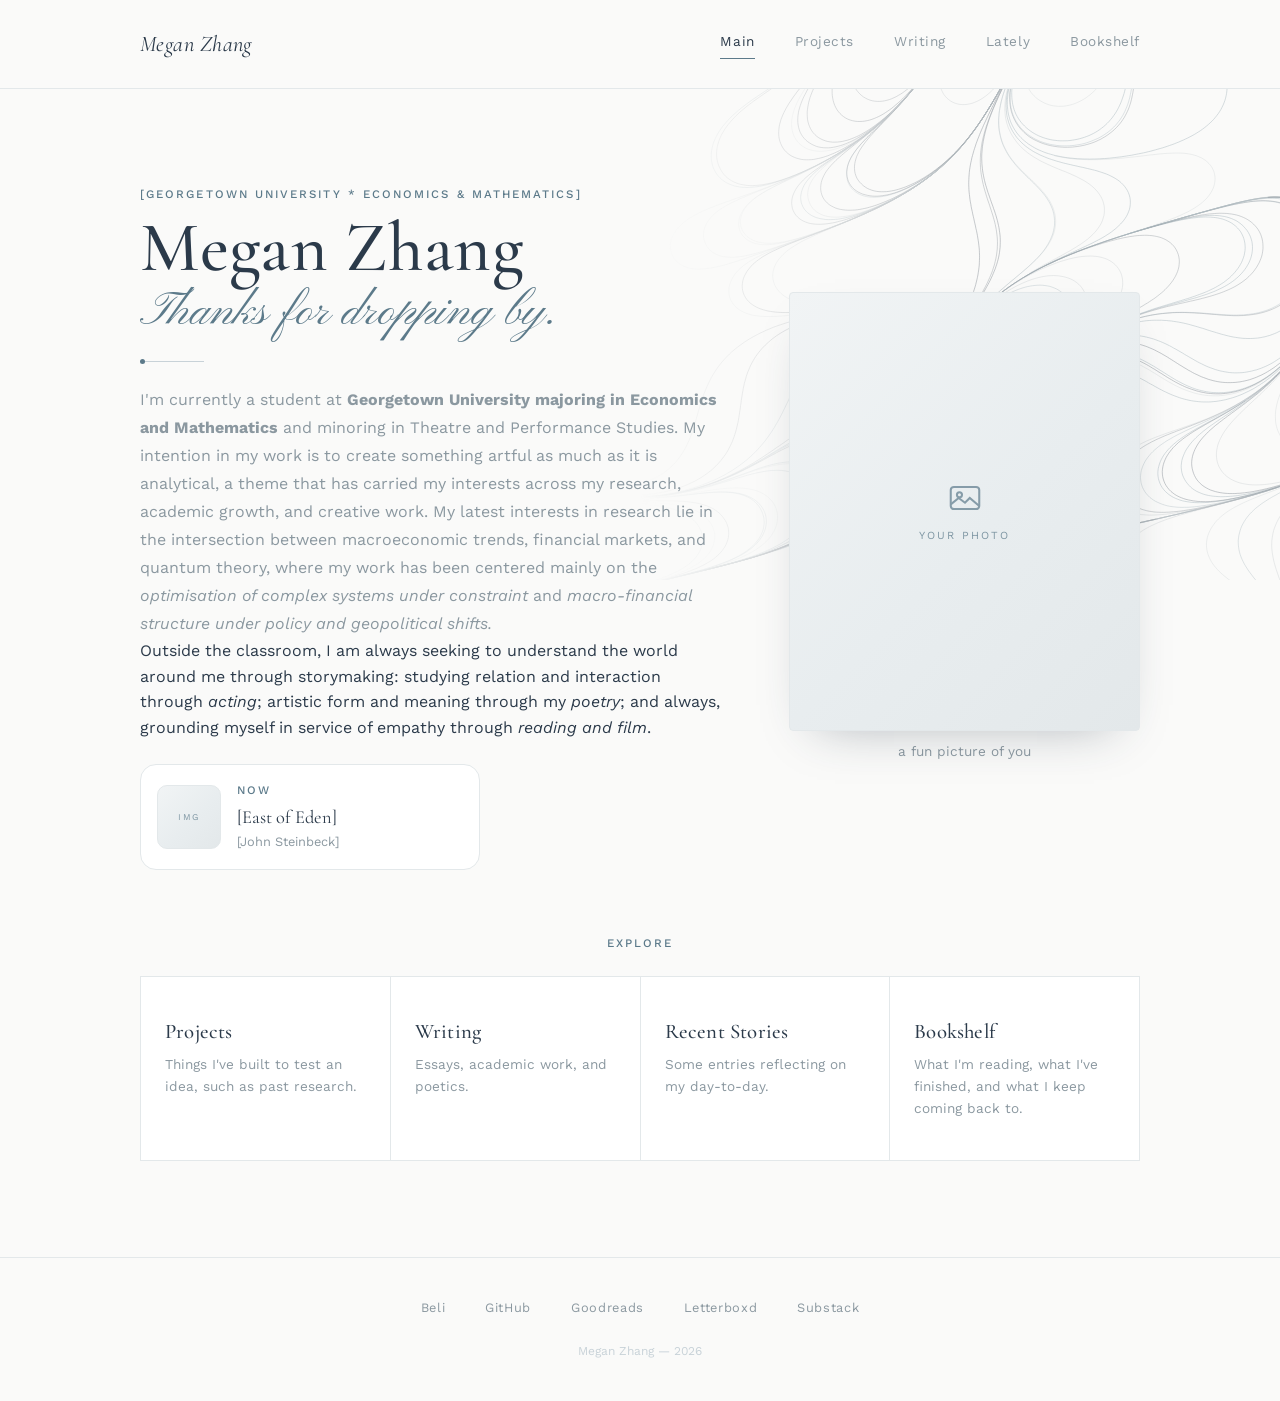
==== index.html @ a372bcda "Update index.html" ====
<!DOCTYPE html>
<html lang="en">
<head>
<meta charset="UTF-8">
<meta name="viewport" content="width=device-width, initial-scale=1.0">
<title>Megan Zhang</title>
<meta name="description" content="Personal site.">
<link rel="preconnect" href="https://fonts.googleapis.com">
<link rel="preconnect" href="https://fonts.gstatic.com" crossorigin>
<link href="https://fonts.googleapis.com/css2?family=Cormorant+Garamond:ital,wght@0,400;0,500;0,600;1,400;1,500&family=Pinyon+Script&family=Work+Sans:wght@300;400;500;600&display=swap" rel="stylesheet">
<link rel="stylesheet" href="assets/css/main.css">
<link rel="stylesheet" href="assets/css/index.css">
</head>
<body>

<div class="loader" aria-hidden="true">
  <div class="loader-rabbit"><img src="assets/img/rabbit.svg" alt=""></div>
  <div class="loader-track"></div>
  <p class="loader-label">just a moment</p>
</div>

<nav class="site-nav">
  <div class="wrap">
    <a href="index.html" class="wordmark">Megan Zhang</a>
    <button class="nav-toggle" aria-label="Toggle navigation"><span></span><span></span><span></span></button>
    <div class="nav-links">
      <a href="index.html" class="active">Main</a>
      <a href="projects.html">Projects</a>
      <a href="writing.html">Writing</a>
      <a href="stories.html">Lately</a>
      <a href="bookshelf.html">Bookshelf</a>
    </div>
  </div>
</nav>

<!-- ===================== HERO ===================== -->
<header class="hero">
  <img class="hero-graphic" src="assets/img/flow-hero.svg" alt="" aria-hidden="true">
  <div class="wrap hero-grid">
    <div class="hero-copy reveal">
      <p class="eyebrow">[Georgetown University * Economics & Mathematics]</p>
      <h1>Megan&nbsp;Zhang</h1>
      <p class="script-accent">Thanks for dropping by. </p>
      <p class="lede"></p>
      <div class="breathing-rule short"></div>
      <p class="body-text muted">
        I'm currently a student at <b>Georgetown University majoring in Economics and Mathematics</b> and 
        minoring in Theatre and Performance Studies. My intention in my work is to create 
        something artful as much as it is analytical, a theme that has carried my interests across my research, academic growth, and creative work.
        My latest interests in research lie in the intersection between macroeconomic trends, financial markets, and 
        quantum theory, where my work has been centered mainly on the <i>optimisation of complex systems under constraint</i> and <i>macro-financial structure
        under policy and geopolitical shifts.</i>       
      </p>
      <p>Outside the classroom, I am always seeking to understand the world around me through storymaking: studying relation and interaction
        through <i>acting</i>; artistic form and meaning through my <i>poetry</i>; and always, grounding myself in service of empathy through <i>reading and film</i>. 
      </p>

      <div class="now-card" style="margin-top: var(--space-3);">
        <div class="img-slot now-thumb round">
          <span class="img-slot-label" style="font-size:0.55rem;">img</span>
        </div>
        <div class="now-meta">
          <p class="eyebrow">Now</p>
          <p class="now-title">[East of Eden]</p>
          <p class="now-sub">[John Steinbeck]</p>
        </div>
      </div>
    </div>

    <div class="hero-portrait reveal">
      <div class="img-slot" style="--ratio: 4 / 5;">
        <svg class="img-slot-mark" viewBox="0 0 24 24" fill="none" stroke="currentColor" stroke-width="1.3">
          <rect x="3" y="5" width="18" height="14" rx="2"/>
          <circle cx="8.5" cy="10" r="1.6"/>
          <path d="M3 16 l5-4 4 3 3-3 6 5"/>
        </svg>
        <span class="img-slot-label">your photo</span>
      </div>
      <p class="small" style="text-align:center; margin-top: 0.6rem;">a fun picture of you</p>
    </div>
  </div>
</header>

  <!-- ===================== EXPLORE ===================== -->
  <section class="explore-section">
    <div class="wrap">
      <p class="eyebrow" style="text-align:center;">Explore</p>
      <div class="explore-grid">
        <a href="projects.html" class="explore-card reveal">
          <h3>Projects</h3>
          <p class="small">Things I've built to test an idea, such as past research.</p>
        </a>
        <a href="writing.html" class="explore-card reveal">
          <h3>Writing</h3>
          <p class="small">Essays, academic work, and poetics.</p>
        </a>
        <a href="stories.html" class="explore-card reveal">
          <h3>Recent Stories</h3>
          <p class="small">Some entries reflecting on my day-to-day.</p>
        </a>
        <a href="bookshelf.html" class="explore-card reveal">
          <h3>Bookshelf</h3>
          <p class="small">What I'm reading, what I've finished, and what I keep coming back to.</p>
        </a>
      </div>
    </div>
  </section>
</main>

<footer class="site-footer">
  <div class="wrap">
    <nav class="social-tab" aria-label="Social links">
      <a href="#" target="_blank" rel="noopener">Beli</a>
      <a href="#" target="_blank" rel="noopener">GitHub</a>
      <a href="#" target="_blank" rel="noopener">Goodreads</a>
      <a href="#" target="_blank" rel="noopener">Letterboxd</a>
      <a href="#" target="_blank" rel="noopener">Substack</a>
    </nav>
    <p class="footer-note">Megan Zhang — 2026</p>
  </div>
</footer>

<script src="assets/js/main.js"></script>
</body>
</html>
---- assets/css/main.css ----
/* ============================================================
   MEGAN ZHANG — personal site
   Design language: "poetic simplicity"
   Palette: warm white / slate blue / steel blue / grey-blue
   Type: Cormorant Garamond (display) + Work Sans (body)
         + Pinyon Script (rare accent flourish)
   Signature graphic: flowing contour-line fields (topographic
   meets wind/water) developed as custom SVG art.
   ============================================================ */

:root {
  /* ---- color ---- */
  --bone:        #FAFAF9;
  --paper:       #FFFFFF;
  --ink:         #1F2933;
  --slate:       #2B3A4A;
  --steel:       #5C7A8A;
  --mist:        #8B98A0;
  --hairline:    #C8D2D8;
  --hairline-soft: #E3E8EA;
  --wash:        #F1F4F5;

  /* ---- type ---- */
  --font-display: 'Cormorant Garamond', 'Times New Roman', serif;
  --font-body: 'Work Sans', -apple-system, BlinkMacSystemFont, 'Segoe UI', sans-serif;
  --font-script: 'Pinyon Script', 'Cormorant Garamond', cursive;

  /* ---- spacing ---- */
  --space-1: 0.5rem;  --space-2: 1rem;   --space-3: 1.5rem;
  --space-4: 2.5rem;  --space-5: 4rem;   --space-6: 6rem;  --space-7: 9rem;

  /* ---- layout ---- */
  --content-max: 1080px;
  --content-narrow: 720px;
  --nav-height: 88px;

  --ease: cubic-bezier(0.4, 0, 0.2, 1);
}

/* ============================================================ RESET */
*, *::before, *::after { box-sizing: border-box; }
html, body { margin: 0; padding: 0; }
img, svg { max-width: 100%; display: block; }
a { color: inherit; text-decoration: none; }
button { font-family: inherit; cursor: pointer; }
ul, ol { margin: 0; padding: 0; list-style: none; }
h1, h2, h3, h4, p { margin: 0; }
html { scroll-behavior: smooth; }

@media (prefers-reduced-motion: reduce) {
  html { scroll-behavior: auto; }
  *, *::before, *::after {
    animation-duration: 0.01ms !important;
    transition-duration: 0.01ms !important;
  }
}

body {
  background: var(--bone);
  color: var(--slate);
  font-family: var(--font-body);
  font-size: 16px;
  line-height: 1.6;
  -webkit-font-smoothing: antialiased;
}

::selection { background: var(--hairline); color: var(--ink); }
:focus-visible { outline: 2px solid var(--steel); outline-offset: 3px; border-radius: 2px; }

/* ============================================================ TYPE */
.font-display { font-family: var(--font-display); }
.font-script { font-family: var(--font-script); }

h1, h2, h3, .display {
  font-family: var(--font-display);
  font-weight: 500;
  color: var(--slate);
  letter-spacing: 0.01em;
}
h1 { font-size: clamp(2.6rem, 6vw, 4.4rem); line-height: 1.08; }
h2 { font-size: clamp(1.7rem, 3vw, 2.3rem); line-height: 1.25; }
h3 { font-size: 1.3rem; line-height: 1.4; }

.script-accent {
  font-family: var(--font-script);
  color: var(--steel);
  font-size: clamp(2rem, 4vw, 3rem);
  line-height: 1;
  font-weight: 400;
}

.eyebrow {
  font-family: var(--font-body);
  font-size: 0.72rem;
  letter-spacing: 0.18em;
  text-transform: uppercase;
  color: var(--steel);
  font-weight: 500;
}

.lede {
  font-family: var(--font-display);
  font-style: italic;
  font-size: 1.35rem;
  color: var(--steel);
  line-height: 1.5;
}

.body-text { color: var(--slate); font-size: 1rem; line-height: 1.75; }
.muted { color: var(--mist); }
.small { font-size: 0.85rem; color: var(--mist); }

/* ============================================================ LAYOUT */
.wrap { max-width: var(--content-max); margin: 0 auto; padding: 0 var(--space-4); }
.wrap-narrow { max-width: var(--content-narrow); margin: 0 auto; padding: 0 var(--space-4); }
@media (max-width: 640px) { .wrap, .wrap-narrow { padding: 0 var(--space-3); } }
section { padding: var(--space-6) 0; }

/* ============================================================ NAV */
.site-nav {
  position: sticky; top: 0; z-index: 100;
  background: rgba(250, 250, 249, 0.88);
  backdrop-filter: blur(8px);
  border-bottom: 1px solid var(--hairline-soft);
}
.site-nav .wrap {
  display: flex; align-items: center; justify-content: space-between;
  height: var(--nav-height);
}
.wordmark {
  font-family: var(--font-display);
  font-size: 1.4rem; font-style: italic;
  color: var(--slate); letter-spacing: 0.02em;
}
.nav-links { display: flex; gap: var(--space-4); }
.nav-links a {
  font-size: 0.85rem; letter-spacing: 0.04em; color: var(--mist);
  position: relative; padding-bottom: 4px; transition: color 0.25s var(--ease);
}
.nav-links a:hover { color: var(--steel); }
.nav-links a.active { color: var(--slate); }
.nav-links a.active::after {
  content: ''; position: absolute; left: 0; right: 0; bottom: -2px;
  height: 1px; background: var(--steel);
}
.nav-toggle { display: none; background: none; border: none; flex-direction: column; gap: 5px; padding: 8px; }
.nav-toggle span { width: 22px; height: 1px; background: var(--slate); display: block; }

@media (max-width: 760px) {
  .nav-links {
    position: absolute; top: var(--nav-height); left: 0; right: 0;
    background: var(--bone); border-bottom: 1px solid var(--hairline-soft);
    flex-direction: column; gap: 0; max-height: 0; overflow: hidden;
    transition: max-height 0.3s var(--ease);
  }
  .nav-links.open { max-height: 400px; }
  .nav-links a { padding: var(--space-2) var(--space-3); width: 100%; }
  .nav-toggle { display: flex; }
}

/* ============================================================
   SIGNATURE — the "breathing rule" (hairline + drifting dot)
   ============================================================ */
.breathing-rule {
  position: relative; height: 1px; background: var(--hairline);
  margin: var(--space-5) 0; overflow: visible;
}
.breathing-rule::after {
  content: ''; position: absolute; top: 50%; left: 0;
  width: 5px; height: 5px; margin-top: -2.5px; border-radius: 50%;
  background: var(--steel); animation: drift 7s ease-in-out infinite;
}
@keyframes drift {
  0%   { left: 0%;   opacity: 0.2; }
  50%  { left: 96%;  opacity: 0.9; }
  100% { left: 0%;   opacity: 0.2; }
}
.breathing-rule.short { width: 64px; margin: var(--space-3) 0; }
@media (prefers-reduced-motion: reduce) {
  .breathing-rule::after { animation: none; left: 0; opacity: 0.6; }
}

/* ============================================================ BUTTONS / PILLS / TAGS */
.btn {
  display: inline-flex; align-items: center; gap: 0.5rem;
  padding: 0.65rem 1.4rem; border-radius: 999px;
  font-size: 0.85rem; letter-spacing: 0.02em;
  border: 1px solid var(--slate); color: var(--slate);
  background: transparent; transition: all 0.25s var(--ease);
}
.btn:hover { background: var(--slate); color: var(--bone); }
.btn-solid { background: var(--slate); color: var(--bone); border-color: var(--slate); }
.btn-solid:hover { background: var(--steel); border-color: var(--steel); }

/* small pill like the ART "See More" */
.pill {
  display: inline-flex; align-items: center; gap: 0.4rem;
  padding: 0.5rem 1.2rem; border-radius: 999px;
  font-size: 0.76rem; letter-spacing: 0.06em;
  background: var(--slate); color: var(--bone);
  border: 1px solid var(--slate);
  transition: all 0.25s var(--ease);
}
.pill:hover { background: transparent; color: var(--slate); }
.pill.ghost { background: transparent; color: var(--slate); }
.pill.ghost:hover { background: var(--slate); color: var(--bone); }

.tag {
  display: inline-block; font-size: 0.72rem; letter-spacing: 0.04em;
  color: var(--steel); background: var(--wash);
  border-radius: 999px; padding: 0.3rem 0.8rem;
}
.hashtag {
  display: inline-block; font-size: 0.78rem; letter-spacing: 0.02em;
  color: var(--steel); border: 1px solid var(--hairline);
  border-radius: 999px; padding: 0.35rem 0.9rem;
  transition: all 0.25s var(--ease);
}
.hashtag:hover { background: var(--wash); border-color: var(--steel); }

/* ============================================================
   IMAGE SLOT — an open, designed placeholder for real photos
   Usage: <div class="img-slot" style="--ratio: 4/5;"> ... </div>
   Drop an <img> in to replace; the slot styling falls away.
   ============================================================ */
.img-slot {
  position: relative;
  aspect-ratio: var(--ratio, 4 / 3);
  border-radius: 4px;
  overflow: hidden;
  background:
    linear-gradient(135deg, var(--wash) 0%, #E8EDEF 55%, var(--hairline-soft) 100%);
  border: 1px solid var(--hairline-soft);
  display: flex;
  flex-direction: column;
  align-items: center;
  justify-content: center;
  gap: 0.6rem;
}
.img-slot > img {
  position: absolute; inset: 0;
  width: 100%; height: 100%; object-fit: cover;
}
.img-slot-mark {
  width: 38px; height: 38px; color: var(--steel); opacity: 0.7;
}
.img-slot-label {
  font-size: 0.68rem; letter-spacing: 0.18em; text-transform: uppercase;
  color: var(--steel); opacity: 0.75;
}
.img-slot.round { border-radius: 18px; }

/* ============================================================
   PALETTE-SWATCH BAR (echoes the Tokyo-blog colour strip)
   ============================================================ */
.swatch-bar {
  display: flex; align-items: center; gap: var(--space-3);
  flex-wrap: wrap;
  padding: var(--space-2) 0;
  border-top: 1px solid var(--hairline-soft);
  border-bottom: 1px solid var(--hairline-soft);
}
.swatch { display: flex; align-items: center; gap: 0.6rem; }
.swatch-dot {
  width: 22px; height: 22px; border-radius: 50%;
  border: 1px solid var(--hairline);
}
.swatch-hex { font-size: 0.74rem; letter-spacing: 0.06em; color: var(--mist); }

/* ============================================================
   "NOW" CARD (echoes the Tokyo "NOW PLAYING" widget)
   ============================================================ */
.now-card {
  display: flex; align-items: center; gap: var(--space-2);
  padding: var(--space-2);
  border: 1px solid var(--hairline-soft);
  border-radius: 16px;
  background: var(--paper);
  max-width: 340px;
}
.now-card .now-thumb {
  flex-shrink: 0; width: 64px; height: 64px; border-radius: 10px;
  --ratio: 1 / 1;
}
.now-card .now-meta .eyebrow { margin-bottom: 0.2rem; }
.now-card .now-title { font-family: var(--font-display); font-size: 1.15rem; color: var(--slate); }
.now-card .now-sub { font-size: 0.8rem; color: var(--mist); }

/* ============================================================ FOOTER / SOCIAL */
.site-footer { border-top: 1px solid var(--hairline-soft); padding: var(--space-4) 0; }
.social-tab { display: flex; justify-content: center; gap: var(--space-4); flex-wrap: wrap; }
.social-tab a {
  font-size: 0.8rem; letter-spacing: 0.05em; color: var(--mist);
  transition: color 0.25s var(--ease);
}
.social-tab a:hover { color: var(--steel); }
.footer-note { text-align: center; margin-top: var(--space-3); font-size: 0.75rem; color: var(--hairline); }

/* ============================================================ LOADER (hopping rabbit) */
.loader {
  position: fixed; inset: 0; z-index: 9999; background: var(--bone);
  display: flex; flex-direction: column; align-items: center; justify-content: center;
  gap: var(--space-3);
  transition: opacity 0.5s var(--ease), visibility 0.5s var(--ease);
}
.loader.hidden { opacity: 0; visibility: hidden; pointer-events: none; }
.loader-rabbit { width: 64px; height: 64px; }
.loader-rabbit img, .loader-rabbit svg {
  width: 100%; height: 100%;
  animation: hop 0.9s var(--ease) infinite;
}
@keyframes hop {
  0%   { transform: translateY(0) scaleY(1); }
  20%  { transform: translateY(-2px) scaleY(1.04); }
  45%  { transform: translateY(-22px) scaleY(0.96); }
  65%  { transform: translateY(0) scaleY(0.9); }
  100% { transform: translateY(0) scaleY(1); }
}
.loader-track { width: 120px; height: 1px; background: var(--hairline-soft); position: relative; overflow: hidden; }
.loader-track::after {
  content: ''; position: absolute; top: 0; left: -40%; width: 40%; height: 100%;
  background: var(--steel); animation: track-sweep 0.9s ease-in-out infinite;
}
@keyframes track-sweep { 0% { left: -40%; } 100% { left: 100%; } }
.loader-label { font-family: var(--font-display); font-style: italic; font-size: 0.95rem; color: var(--mist); letter-spacing: 0.02em; }
@media (prefers-reduced-motion: reduce) {
  .loader-rabbit img, .loader-rabbit svg { animation: none; }
  .loader-track::after { animation: none; left: 0; width: 100%; opacity: 0.5; }
}

/* ============================================================ SCROLL REVEAL */
.reveal { opacity: 0; transform: translateY(16px); transition: opacity 0.7s var(--ease), transform 0.7s var(--ease); }
.reveal.is-visible { opacity: 1; transform: translateY(0); }
@media (prefers-reduced-motion: reduce) { .reveal { opacity: 1; transform: none; transition: none; } }

/* ============================================================ SHARED SUB-PAGE HEADER */
.page-header { padding: var(--space-6) 0 var(--space-4); }
.page-header.bordered { border-bottom: 1px solid var(--hairline-soft); margin-bottom: var(--space-5); }
.page-header h1 { margin: var(--space-1) 0 var(--space-2); }
.page-header .lede { max-width: 640px; }
.page-header.center { text-align: center; }
.page-header.center .lede { margin-left: auto; margin-right: auto; }
---- assets/css/index.css ----
/* ============================================================
   HOME PAGE
   ============================================================ */
.hero {
  position: relative;
  padding: var(--space-6) 0 var(--space-5);
  overflow: hidden;
}

/* the signature flow-field, sitting as a faint backdrop top-right */
.hero-graphic {
  position: absolute;
  top: -40px;
  right: -80px;
  width: 720px;
  max-width: 70%;
  opacity: 0.5;
  mix-blend-mode: multiply;
  -webkit-mask-image: linear-gradient(to left, #000 55%, transparent 100%);
  mask-image: linear-gradient(to left, #000 55%, transparent 100%);
  pointer-events: none;
  z-index: 0;
}

.hero-grid {
  position: relative;
  z-index: 1;
  display: grid;
  grid-template-columns: 1.25fr 0.75fr;
  gap: var(--space-5);
  align-items: center;
}

.hero-copy h1 { margin: 0.4rem 0 0.2rem; }
.hero-copy .script-accent { margin-bottom: var(--space-2); }
.hero-copy .lede { max-width: 30ch; }

.hero-portrait .img-slot {
  box-shadow: 0 20px 50px -28px rgba(43, 58, 74, 0.4);
}

@media (max-width: 860px) {
  .hero-grid { grid-template-columns: 1fr; gap: var(--space-4); }
  .hero-portrait { max-width: 320px; }
  .hero-graphic { width: 560px; opacity: 0.4; top: -20px; right: -120px; }
}

/* ---- about ---- */
.about-grid {
  display: grid;
  grid-template-columns: repeat(3, 1fr);
  gap: var(--space-5);
}
.about-block h2 { margin: var(--space-1) 0 var(--space-2); font-size: 1.5rem; }
@media (max-width: 860px) {
  .about-grid { grid-template-columns: 1fr; gap: var(--space-4); }
}

/* ---- explore ---- */
.explore-section { padding-top: 0; }
.explore-grid {
  display: grid;
  grid-template-columns: repeat(4, 1fr);
  gap: 1px;
  background: var(--hairline-soft);
  border: 1px solid var(--hairline-soft);
  margin-top: var(--space-3);
}
.explore-card {
  background: var(--paper);
  padding: var(--space-4) var(--space-3);
  transition: background 0.25s var(--ease);
}
.explore-card:hover { background: var(--wash); }
.explore-card h3 { margin-bottom: var(--space-1); }
@media (max-width: 760px) { .explore-grid { grid-template-columns: 1fr; } }
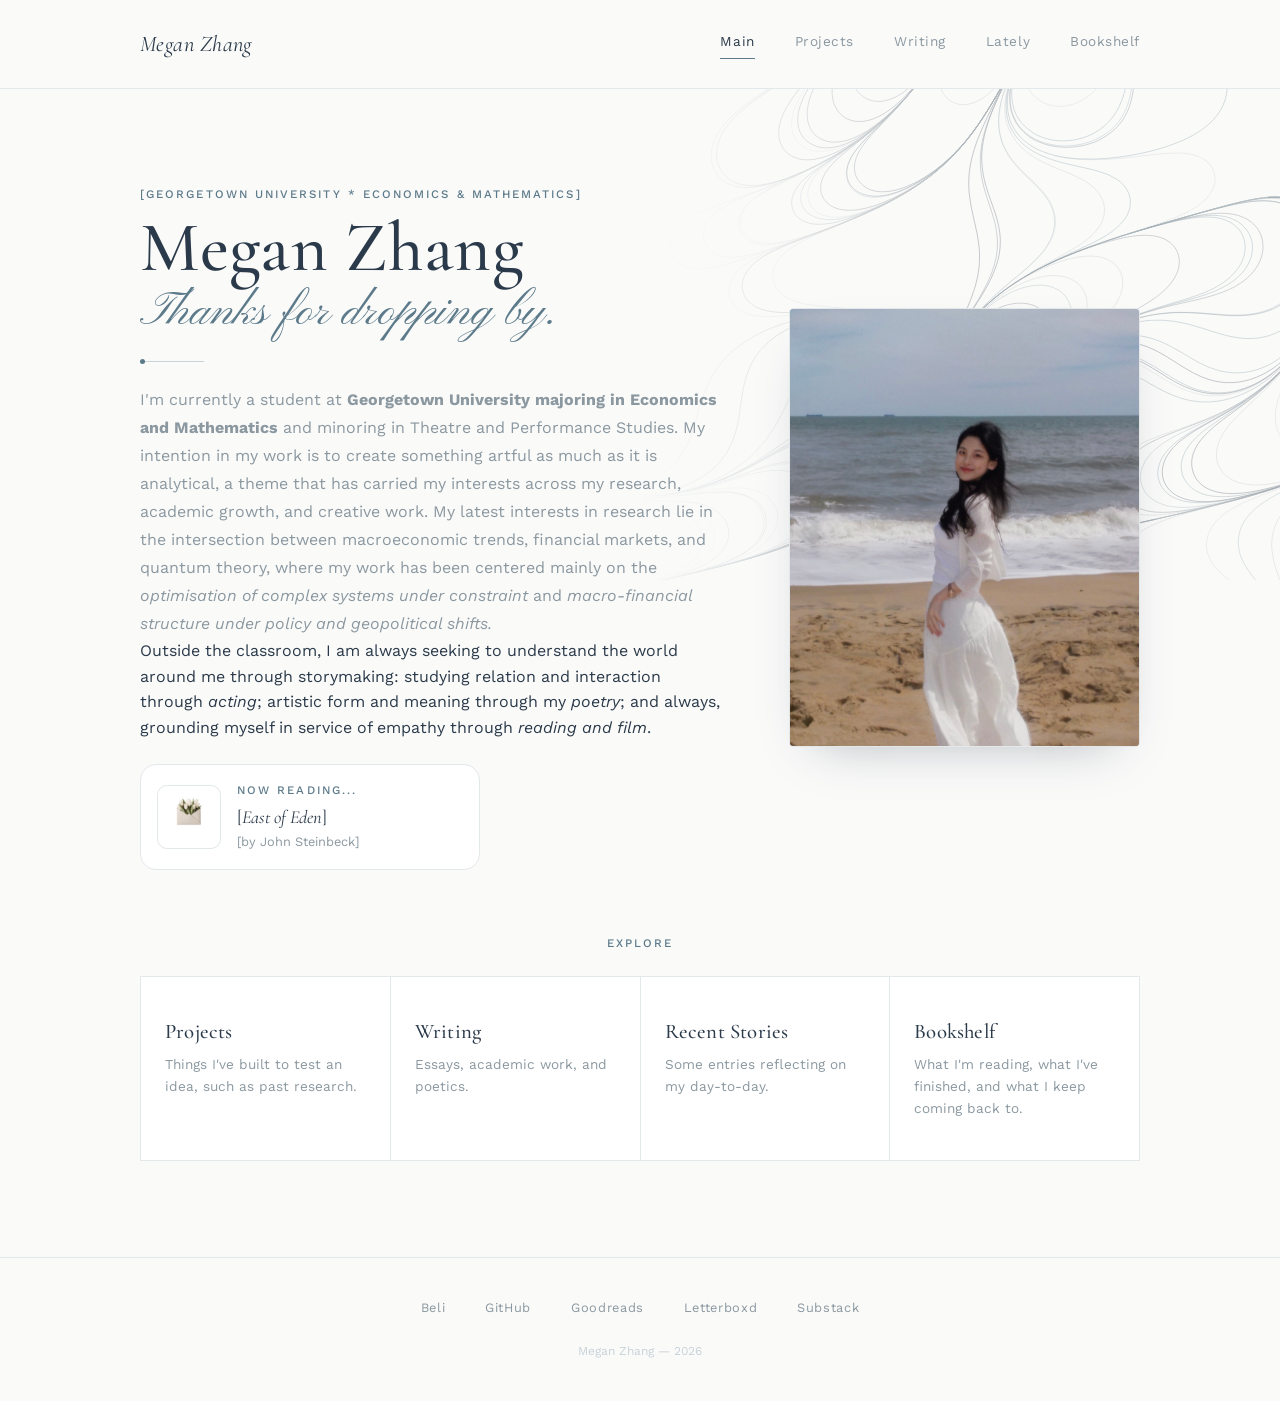
==== commit 59372936: "Update index.html" ====
--- a/index.html
+++ b/index.html
@@ -51,32 +51,26 @@
         quantum theory, where my work has been centered mainly on the <i>optimisation of complex systems under constraint</i> and <i>macro-financial structure
         under policy and geopolitical shifts.</i>       
       </p>
-      <p>Outside the classroom, I am always seeking to understand the world around me through storymaking: studying relation and interaction
+      <pclass="body-text muted"> Outside the classroom, I am always seeking to understand the world around me through storymaking: studying relation and interaction
         through <i>acting</i>; artistic form and meaning through my <i>poetry</i>; and always, grounding myself in service of empathy through <i>reading and film</i>. 
       </p>
 
       <div class="now-card" style="margin-top: var(--space-3);">
         <div class="img-slot now-thumb round">
-          <span class="img-slot-label" style="font-size:0.55rem;">img</span>
+          <img src="assets/img/letter_icon.png">
         </div>
         <div class="now-meta">
-          <p class="eyebrow">Now</p>
-          <p class="now-title">[East of Eden]</p>
-          <p class="now-sub">[John Steinbeck]</p>
+          <p class="eyebrow">Now reading...</p>
+          <p class="now-title">[<i>East of Eden</i>]</p>
+          <p class="now-sub">[by John Steinbeck]</p>
         </div>
       </div>
     </div>
 
     <div class="hero-portrait reveal">
       <div class="img-slot" style="--ratio: 4 / 5;">
-        <svg class="img-slot-mark" viewBox="0 0 24 24" fill="none" stroke="currentColor" stroke-width="1.3">
-          <rect x="3" y="5" width="18" height="14" rx="2"/>
-          <circle cx="8.5" cy="10" r="1.6"/>
-          <path d="M3 16 l5-4 4 3 3-3 6 5"/>
-        </svg>
-        <span class="img-slot-label">your photo</span>
+        <img src="assets/img/beach_cropped.jpg" alt ="me at va beach!">
       </div>
-      <p class="small" style="text-align:center; margin-top: 0.6rem;">a fun picture of you</p>
     </div>
   </div>
 </header>
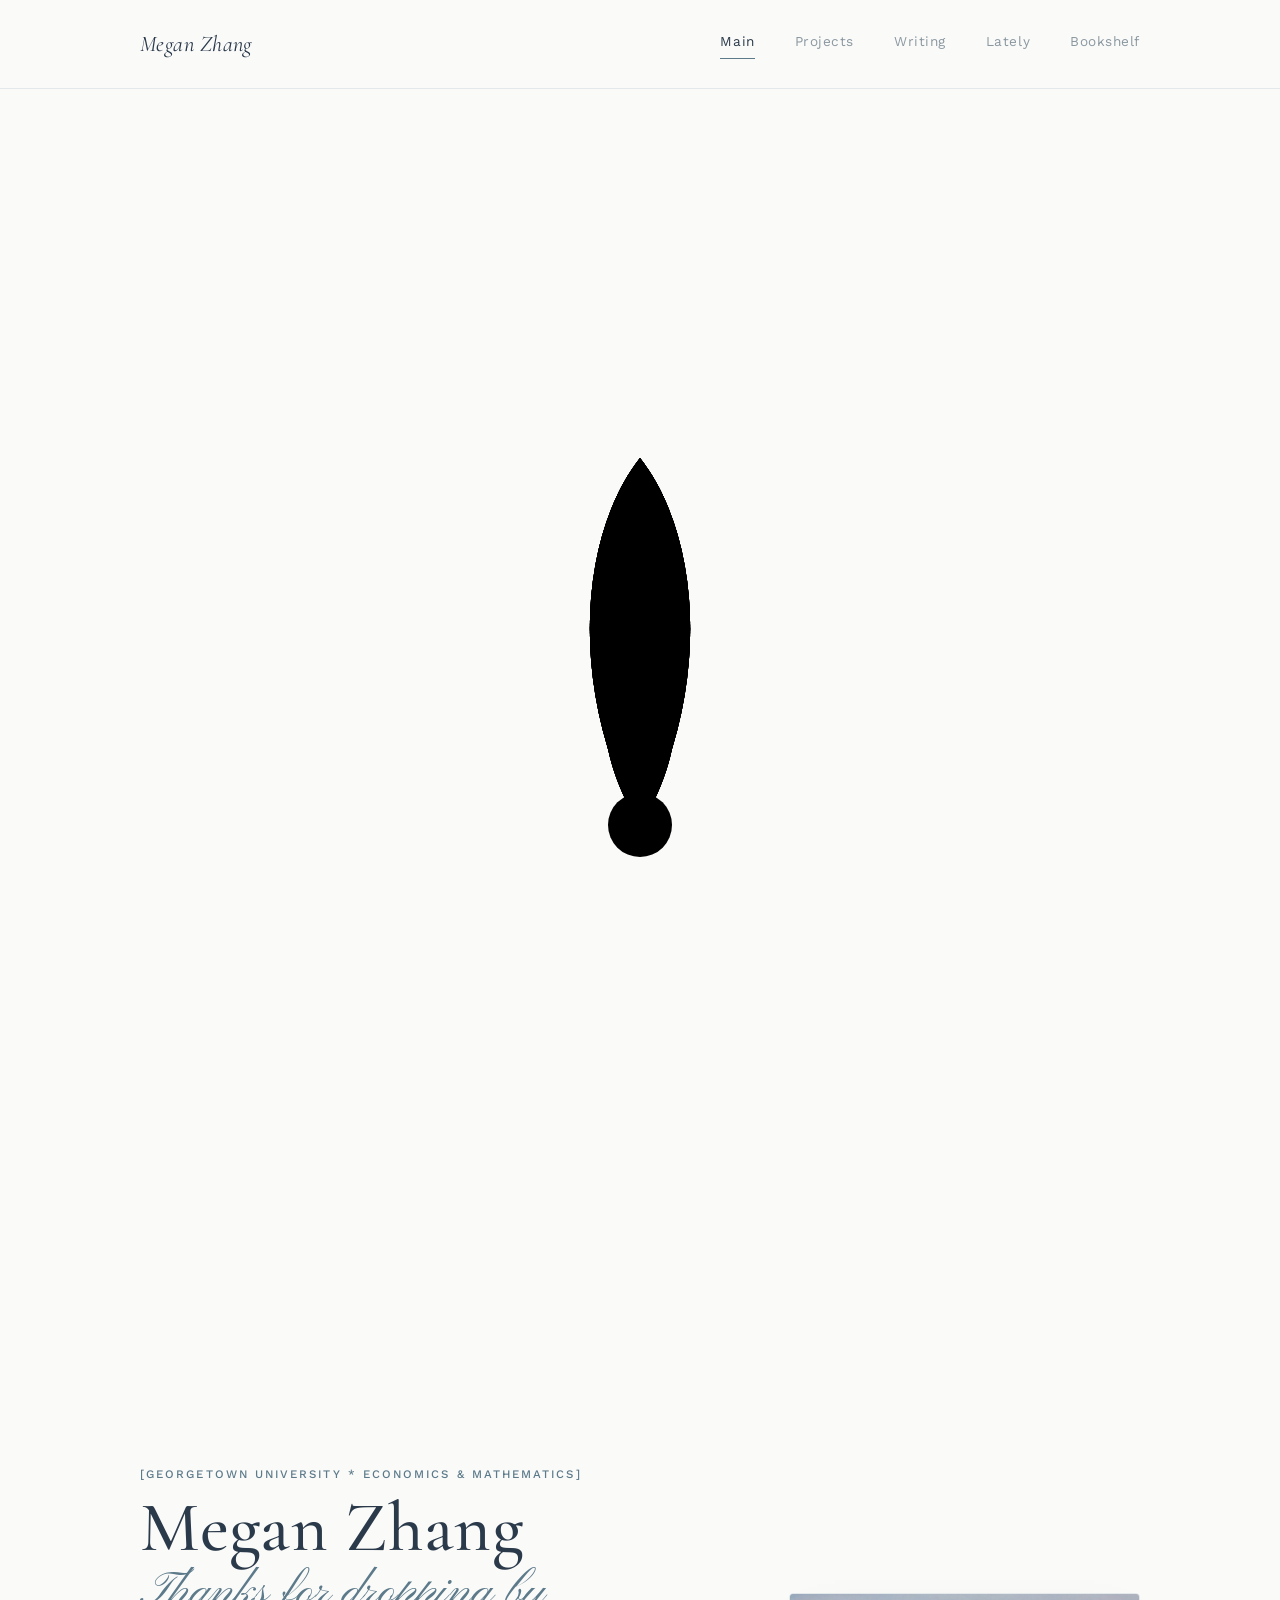
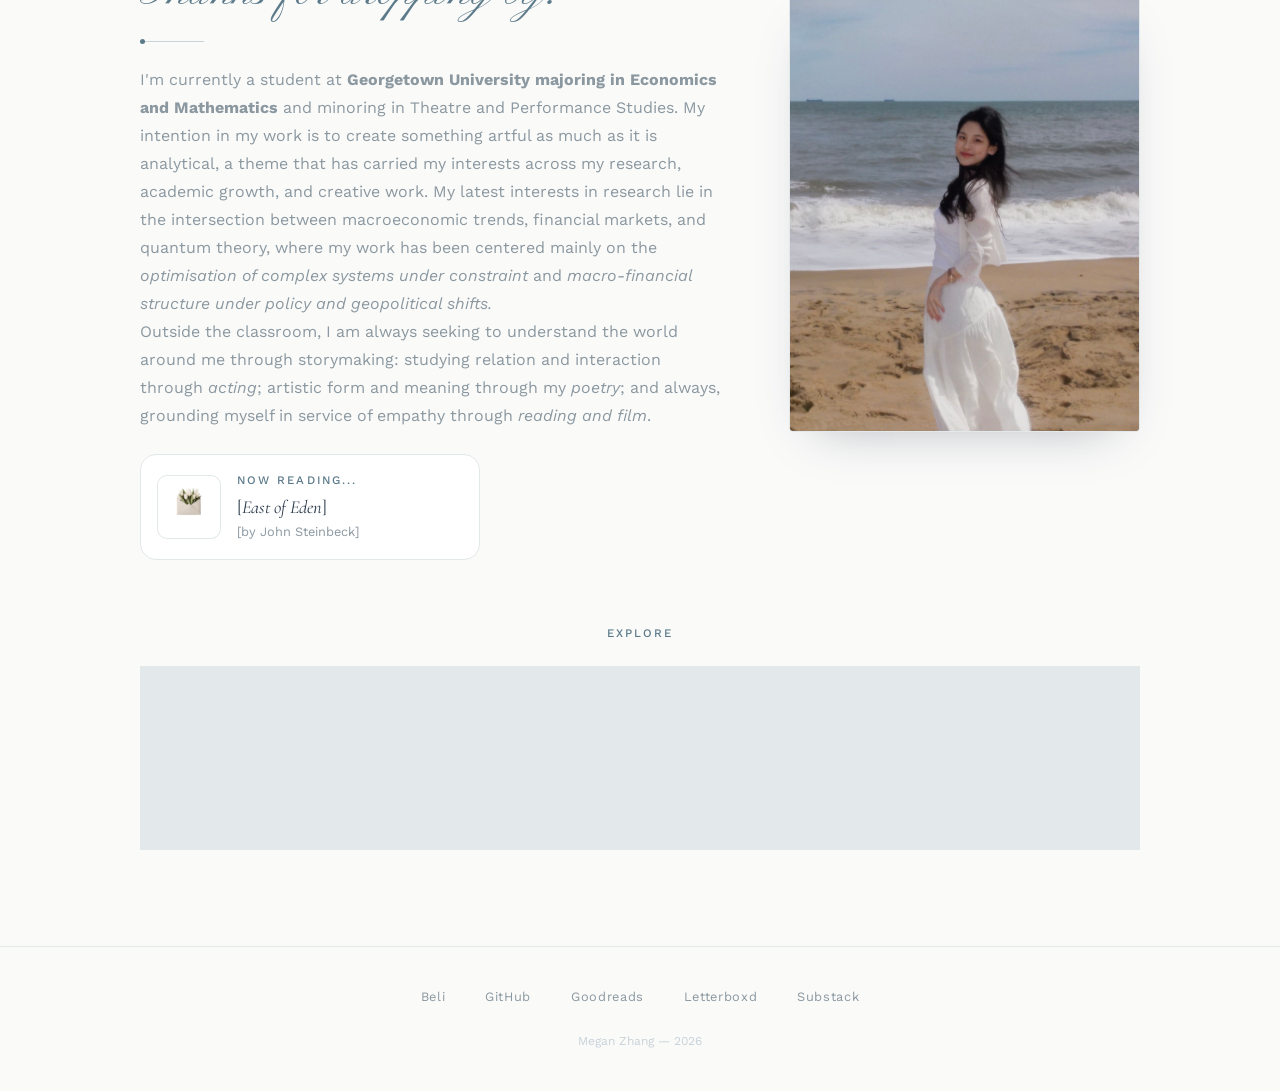
==== commit 230f3157: "Add files via upload" ====
--- a/index.html
+++ b/index.html
@@ -35,13 +35,48 @@
 
 <!-- ===================== HERO ===================== -->
 <header class="hero">
-  <img class="hero-graphic" src="assets/img/flow-hero.svg" alt="" aria-hidden="true">
+  <div class="hero-flower-wrap" aria-hidden="true">
+    <svg class="hero-flower" viewBox="0 0 600 600" xmlns="http://www.w3.org/2000/svg">
+      <defs>
+        <path id="petal-outer" d="M300,300 C267.0,239.8 270.3,165.8 300,128 C329.7,165.8 333.0,239.8 300,300 Z"/>
+        <path id="petal-inner" d="M300,300 C276.0,263.6 278.4,218.9 300,196 C321.6,218.9 324.0,263.6 300,300 Z"/>
+      </defs>
+      <g class="flower-pulse">
+        <g class="flower-bloom">
+          <g class="petal outer" style="--angle:0.0deg; --delay:0.0s;"><use href="#petal-outer"/></g>
+          <g class="petal outer" style="--angle:51.43deg; --delay:0.045s;"><use href="#petal-outer"/></g>
+          <g class="petal outer" style="--angle:102.86deg; --delay:0.09s;"><use href="#petal-outer"/></g>
+          <g class="petal outer" style="--angle:154.29deg; --delay:0.135s;"><use href="#petal-outer"/></g>
+          <g class="petal outer" style="--angle:205.71deg; --delay:0.18s;"><use href="#petal-outer"/></g>
+          <g class="petal outer" style="--angle:257.14deg; --delay:0.225s;"><use href="#petal-outer"/></g>
+          <g class="petal outer" style="--angle:308.57deg; --delay:0.27s;"><use href="#petal-outer"/></g>
+
+          <g class="petal inner" style="--angle:15.0deg; --delay:0.25s;"><use href="#petal-inner"/></g>
+          <g class="petal inner" style="--angle:75.0deg; --delay:0.295s;"><use href="#petal-inner"/></g>
+          <g class="petal inner" style="--angle:135.0deg; --delay:0.34s;"><use href="#petal-inner"/></g>
+          <g class="petal inner" style="--angle:195.0deg; --delay:0.385s;"><use href="#petal-inner"/></g>
+          <g class="petal inner" style="--angle:255.0deg; --delay:0.43s;"><use href="#petal-inner"/></g>
+          <g class="petal inner" style="--angle:315.0deg; --delay:0.475s;"><use href="#petal-inner"/></g>
+
+          <circle class="flower-center" cx="300" cy="300" r="15"/>
+          <g class="flower-stamens">
+            <line x1="300" y1="300" x2="300" y2="286"/>
+            <line x1="300" y1="300" x2="312" y2="292"/>
+            <line x1="300" y1="300" x2="318" y2="303"/>
+            <line x1="300" y1="300" x2="310" y2="312"/>
+            <line x1="300" y1="300" x2="292" y2="313"/>
+            <line x1="300" y1="300" x2="282" y2="303"/>
+            <line x1="300" y1="300" x2="288" y2="290"/>
+          </g>
+        </g>
+      </g>
+    </svg>
+  </div>
   <div class="wrap hero-grid">
     <div class="hero-copy reveal">
       <p class="eyebrow">[Georgetown University * Economics & Mathematics]</p>
       <h1>Megan&nbsp;Zhang</h1>
       <p class="script-accent">Thanks for dropping by. </p>
-      <p class="lede"></p>
       <div class="breathing-rule short"></div>
       <p class="body-text muted">
         I'm currently a student at <b>Georgetown University majoring in Economics and Mathematics</b> and 
@@ -51,7 +86,7 @@
         quantum theory, where my work has been centered mainly on the <i>optimisation of complex systems under constraint</i> and <i>macro-financial structure
         under policy and geopolitical shifts.</i>       
       </p>
-      <pclass="body-text muted"> Outside the classroom, I am always seeking to understand the world around me through storymaking: studying relation and interaction
+      <p class="body-text muted"> Outside the classroom, I am always seeking to understand the world around me through storymaking: studying relation and interaction
         through <i>acting</i>; artistic form and meaning through my <i>poetry</i>; and always, grounding myself in service of empathy through <i>reading and film</i>. 
       </p>
 
@@ -75,6 +110,7 @@
   </div>
 </header>
 
+<main>
   <!-- ===================== EXPLORE ===================== -->
   <section class="explore-section">
     <div class="wrap">
@@ -104,11 +140,11 @@
 <footer class="site-footer">
   <div class="wrap">
     <nav class="social-tab" aria-label="Social links">
-      <a href="#" target="_blank" rel="noopener">Beli</a>
-      <a href="#" target="_blank" rel="noopener">GitHub</a>
-      <a href="#" target="_blank" rel="noopener">Goodreads</a>
-      <a href="#" target="_blank" rel="noopener">Letterboxd</a>
-      <a href="#" target="_blank" rel="noopener">Substack</a>
+      <a href="https://beliapp.co/app/meiyzhang" target="_blank" rel="noopener">Beli</a>
+      <a href="https://github.com/meiyzhang" target="_blank" rel="noopener">GitHub</a>
+      <a href="https://www.goodreads.com/meiyzhang" target="_blank" rel="noopener">Goodreads</a>
+      <a href="https://letterboxd.com/zhmeiyu/" target="_blank" rel="noopener">Letterboxd</a>
+      <a href="https://substack.com/@meiyzhang" target="_blank" rel="noopener">Substack</a>
     </nav>
     <p class="footer-note">Megan Zhang — 2026</p>
   </div>
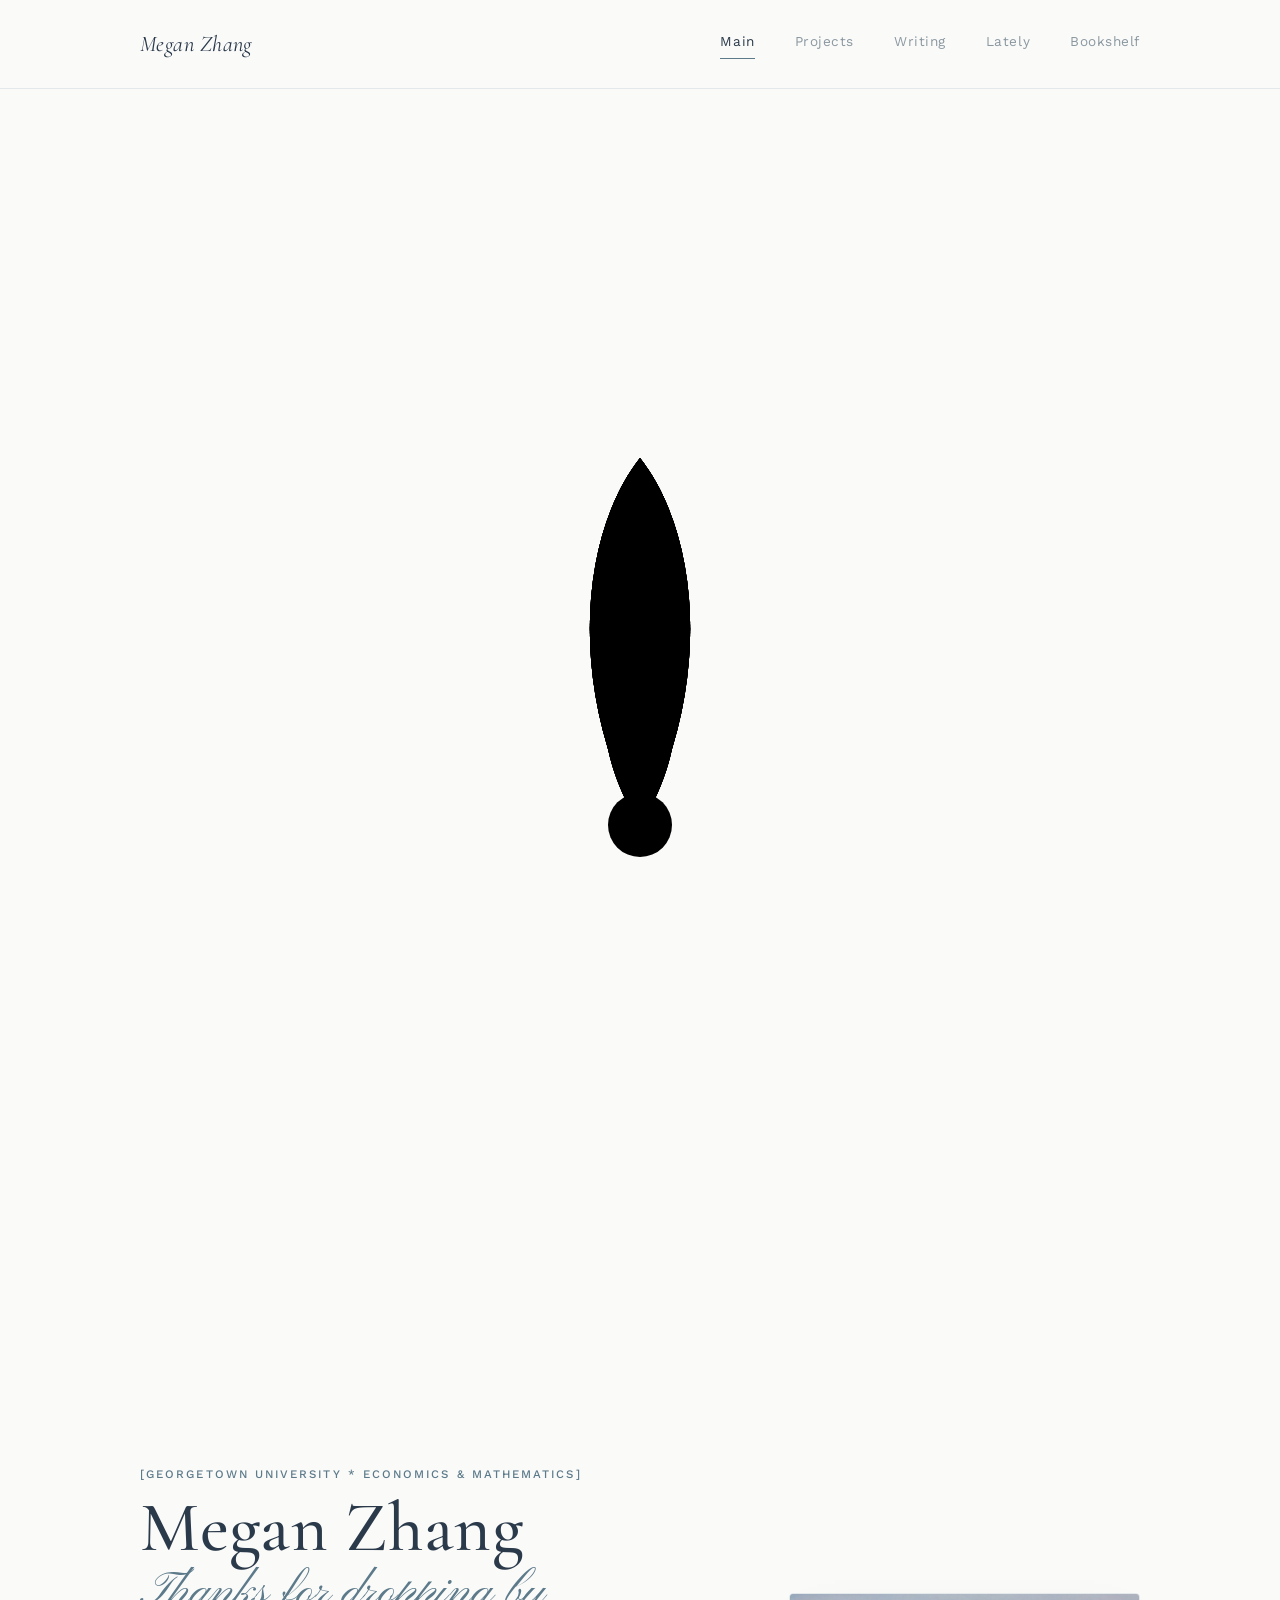
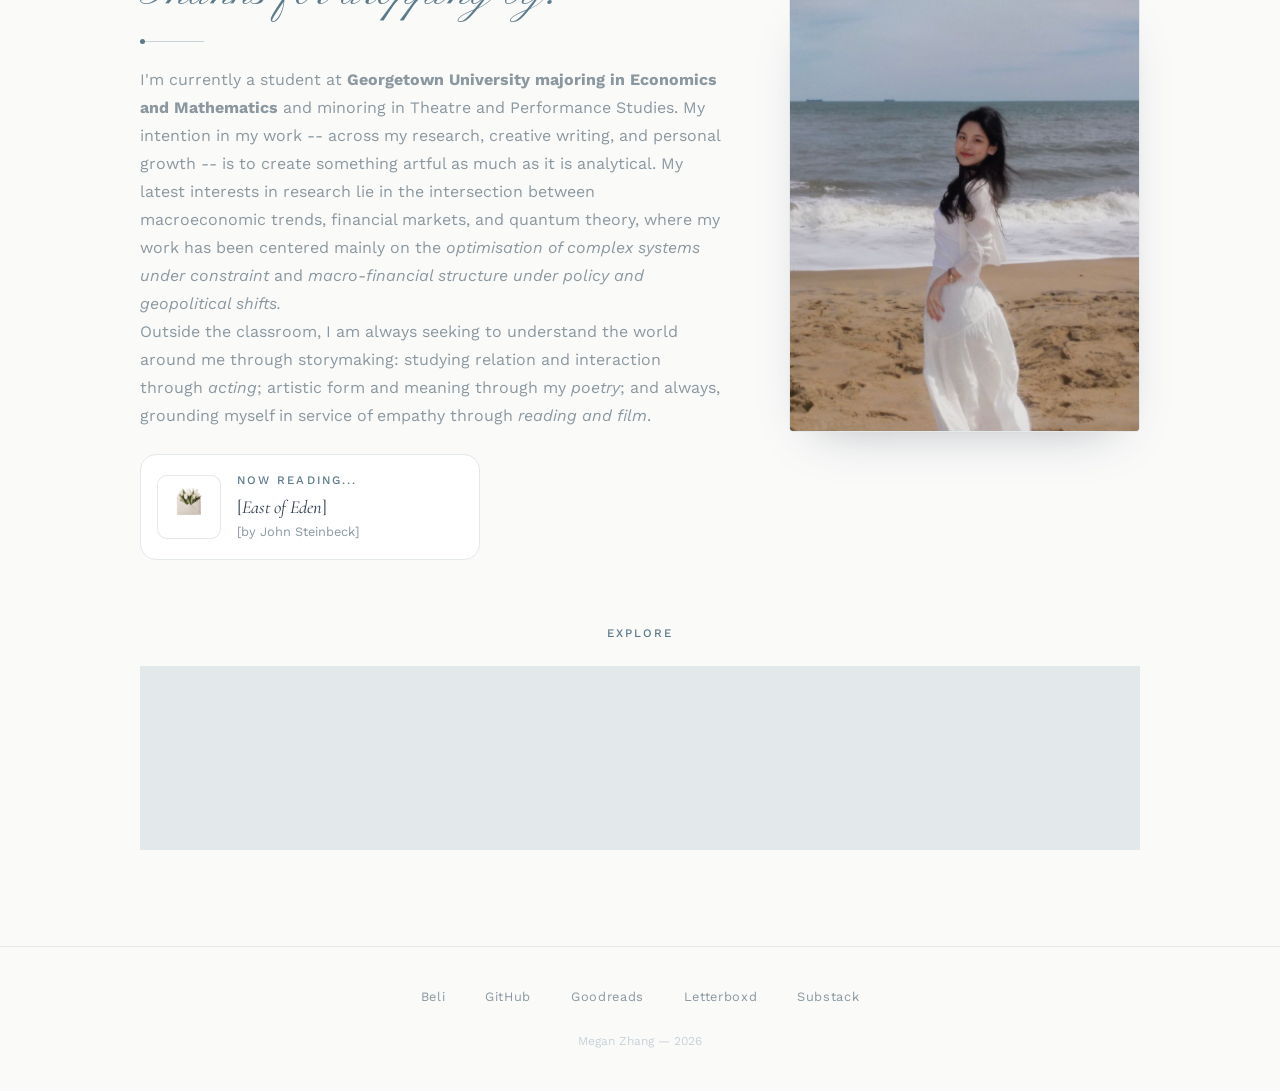
==== commit 1c18cf82: "Update index.html" ====
--- a/index.html
+++ b/index.html
@@ -80,8 +80,8 @@
       <div class="breathing-rule short"></div>
       <p class="body-text muted">
         I'm currently a student at <b>Georgetown University majoring in Economics and Mathematics</b> and 
-        minoring in Theatre and Performance Studies. My intention in my work is to create 
-        something artful as much as it is analytical, a theme that has carried my interests across my research, academic growth, and creative work.
+        minoring in Theatre and Performance Studies. My intention in my work -- across my research, creative writing, and personal growth -- is to create 
+        something artful as much as it is analytical.
         My latest interests in research lie in the intersection between macroeconomic trends, financial markets, and 
         quantum theory, where my work has been centered mainly on the <i>optimisation of complex systems under constraint</i> and <i>macro-financial structure
         under policy and geopolitical shifts.</i>       
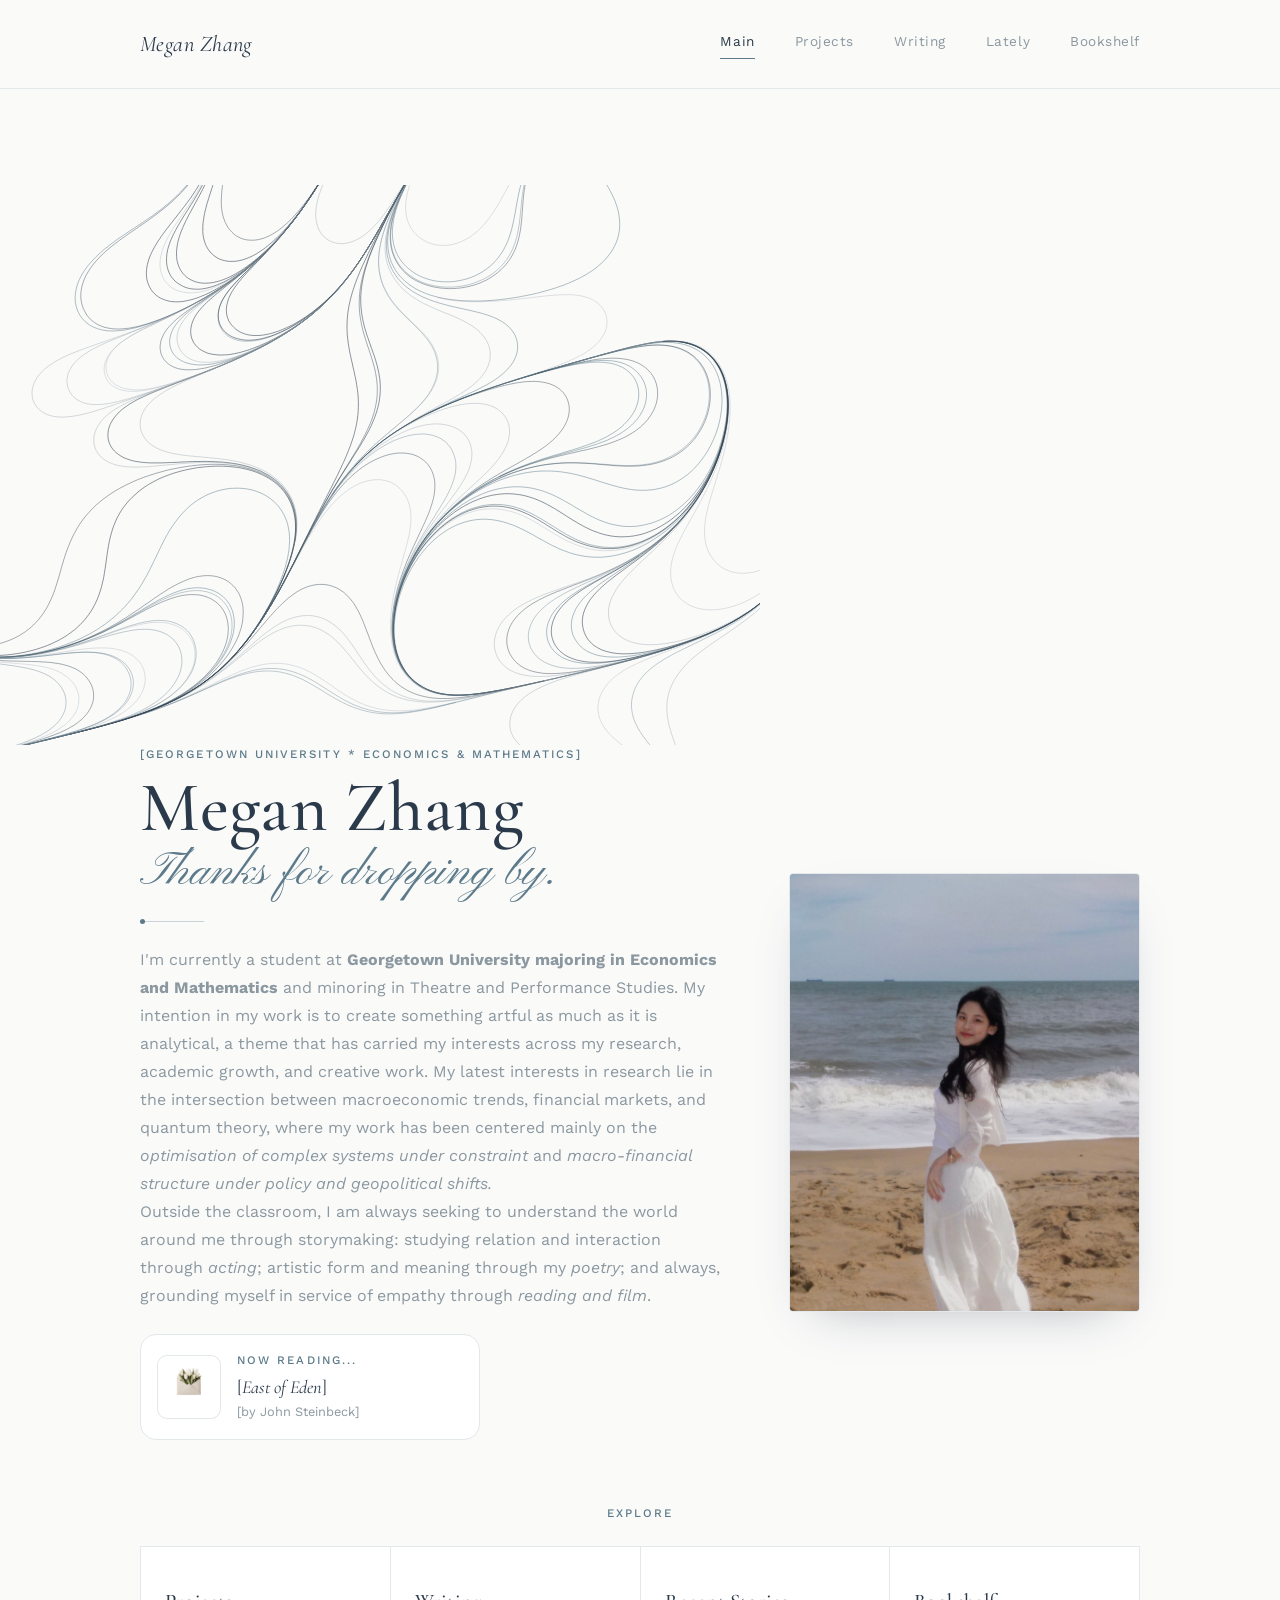
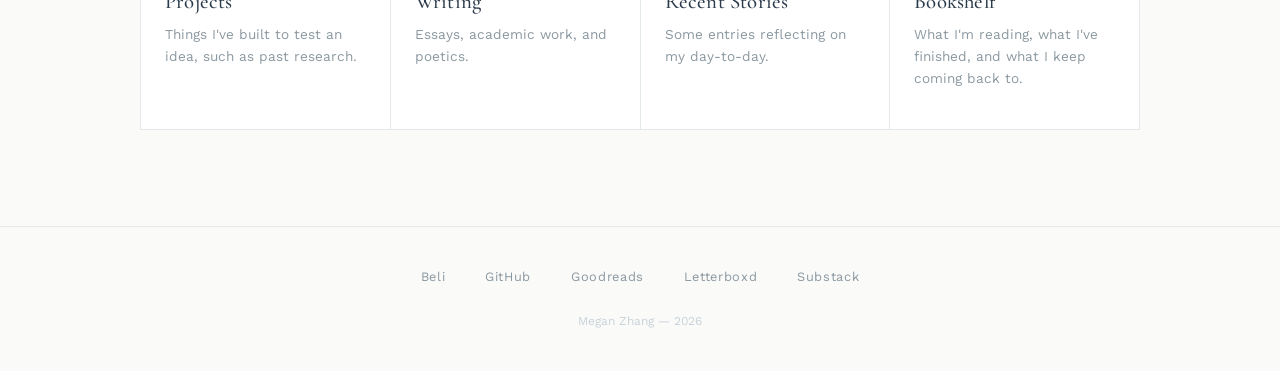
==== commit 936fda43: "Add files via upload" ====
--- a/index.html
+++ b/index.html
@@ -35,43 +35,7 @@
 
 <!-- ===================== HERO ===================== -->
 <header class="hero">
-  <div class="hero-flower-wrap" aria-hidden="true">
-    <svg class="hero-flower" viewBox="0 0 600 600" xmlns="http://www.w3.org/2000/svg">
-      <defs>
-        <path id="petal-outer" d="M300,300 C267.0,239.8 270.3,165.8 300,128 C329.7,165.8 333.0,239.8 300,300 Z"/>
-        <path id="petal-inner" d="M300,300 C276.0,263.6 278.4,218.9 300,196 C321.6,218.9 324.0,263.6 300,300 Z"/>
-      </defs>
-      <g class="flower-pulse">
-        <g class="flower-bloom">
-          <g class="petal outer" style="--angle:0.0deg; --delay:0.0s;"><use href="#petal-outer"/></g>
-          <g class="petal outer" style="--angle:51.43deg; --delay:0.045s;"><use href="#petal-outer"/></g>
-          <g class="petal outer" style="--angle:102.86deg; --delay:0.09s;"><use href="#petal-outer"/></g>
-          <g class="petal outer" style="--angle:154.29deg; --delay:0.135s;"><use href="#petal-outer"/></g>
-          <g class="petal outer" style="--angle:205.71deg; --delay:0.18s;"><use href="#petal-outer"/></g>
-          <g class="petal outer" style="--angle:257.14deg; --delay:0.225s;"><use href="#petal-outer"/></g>
-          <g class="petal outer" style="--angle:308.57deg; --delay:0.27s;"><use href="#petal-outer"/></g>
-
-          <g class="petal inner" style="--angle:15.0deg; --delay:0.25s;"><use href="#petal-inner"/></g>
-          <g class="petal inner" style="--angle:75.0deg; --delay:0.295s;"><use href="#petal-inner"/></g>
-          <g class="petal inner" style="--angle:135.0deg; --delay:0.34s;"><use href="#petal-inner"/></g>
-          <g class="petal inner" style="--angle:195.0deg; --delay:0.385s;"><use href="#petal-inner"/></g>
-          <g class="petal inner" style="--angle:255.0deg; --delay:0.43s;"><use href="#petal-inner"/></g>
-          <g class="petal inner" style="--angle:315.0deg; --delay:0.475s;"><use href="#petal-inner"/></g>
-
-          <circle class="flower-center" cx="300" cy="300" r="15"/>
-          <g class="flower-stamens">
-            <line x1="300" y1="300" x2="300" y2="286"/>
-            <line x1="300" y1="300" x2="312" y2="292"/>
-            <line x1="300" y1="300" x2="318" y2="303"/>
-            <line x1="300" y1="300" x2="310" y2="312"/>
-            <line x1="300" y1="300" x2="292" y2="313"/>
-            <line x1="300" y1="300" x2="282" y2="303"/>
-            <line x1="300" y1="300" x2="288" y2="290"/>
-          </g>
-        </g>
-      </g>
-    </svg>
-  </div>
+  <img class="hero-graphic" src="assets/img/flow-hero.svg" alt="" aria-hidden="true">
   <div class="wrap hero-grid">
     <div class="hero-copy reveal">
       <p class="eyebrow">[Georgetown University * Economics & Mathematics]</p>
@@ -80,8 +44,8 @@
       <div class="breathing-rule short"></div>
       <p class="body-text muted">
         I'm currently a student at <b>Georgetown University majoring in Economics and Mathematics</b> and 
-        minoring in Theatre and Performance Studies. My intention in my work -- across my research, creative writing, and personal growth -- is to create 
-        something artful as much as it is analytical.
+        minoring in Theatre and Performance Studies. My intention in my work is to create 
+        something artful as much as it is analytical, a theme that has carried my interests across my research, academic growth, and creative work.
         My latest interests in research lie in the intersection between macroeconomic trends, financial markets, and 
         quantum theory, where my work has been centered mainly on the <i>optimisation of complex systems under constraint</i> and <i>macro-financial structure
         under policy and geopolitical shifts.</i>       
--- a/assets/css/main.css
+++ b/assets/css/main.css
@@ -328,6 +328,21 @@
   .loader-track::after { animation: none; left: 0; width: 100%; opacity: 0.5; }
 }
 
+/* ============================================================ SCROLL PROGRESS (thin breathing-rule echo, fixed under nav) */
+.scroll-progress {
+  position: fixed; top: 0; left: 0; right: 0; height: 2px;
+  z-index: 200; background: transparent; pointer-events: none;
+}
+.scroll-progress-fill {
+  display: block; width: 100%; height: 100%;
+  background: linear-gradient(90deg, var(--hairline) 0%, var(--steel) 100%);
+  transform: scaleX(0); transform-origin: left center;
+  transition: transform 0.12s linear;
+}
+@media (prefers-reduced-motion: reduce) {
+  .scroll-progress-fill { transition: none; }
+}
+
 /* ============================================================ SCROLL REVEAL */
 .reveal { opacity: 0; transform: translateY(16px); transition: opacity 0.7s var(--ease), transform 0.7s var(--ease); }
 .reveal.is-visible { opacity: 1; transform: translateY(0); }
--- a/assets/css/index.css
+++ b/assets/css/index.css
@@ -7,19 +7,67 @@
   overflow: hidden;
 }
 
-/* the signature flow-field, sitting as a faint backdrop top-right */
-.hero-graphic {
+/* the signature flower, sitting as a translucent backdrop top-right,
+   folded shut on load and blooming open as the page is scrolled */
+.hero-flower-wrap {
   position: absolute;
-  top: -40px;
-  right: -80px;
+  top: -60px;
+  right: -100px;
   width: 720px;
   max-width: 70%;
-  opacity: 0.5;
+  opacity: 0.55;
   mix-blend-mode: multiply;
   -webkit-mask-image: linear-gradient(to left, #000 55%, transparent 100%);
   mask-image: linear-gradient(to left, #000 55%, transparent 100%);
   pointer-events: none;
   z-index: 0;
+  /* driven by JS scroll handler in main.js, 0 = closed bud, 1 = fully open */
+  --bloom: 0;
+}
+.hero-flower { width: 100%; height: auto; display: block; }
+
+.flower-pulse {
+  transform-origin: 300px 300px;
+  animation: flower-breathe 9s ease-in-out infinite;
+}
+@keyframes flower-breathe {
+  0%, 100% { transform: scale(1); }
+  50%      { transform: scale(1.018); }
+}
+
+.petal {
+  transform-origin: 300px 300px;
+  transform: rotate(var(--angle)) translateY(calc(-1px * var(--bloom, 0) * 14)) scale(calc(0.38 + var(--bloom, 0) * 0.62));
+  opacity: calc(0.18 + var(--bloom, 0) * 0.72);
+  transition: transform 1.1s var(--ease), opacity 1.1s var(--ease);
+  transition-delay: var(--delay, 0s);
+}
+.petal use {
+  fill: rgba(92, 122, 138, 0.16);
+  stroke: var(--steel);
+  stroke-width: 1.1;
+}
+.petal.inner use { fill: rgba(139, 152, 160, 0.16); }
+
+.flower-center {
+  fill: var(--wash);
+  stroke: var(--steel);
+  stroke-width: 1.1;
+  opacity: calc(0.4 + var(--bloom, 0) * 0.5);
+  transition: opacity 1.1s var(--ease);
+}
+.flower-stamens line {
+  stroke: var(--steel);
+  stroke-width: 1;
+  stroke-linecap: round;
+  opacity: calc(var(--bloom, 0) * 0.6);
+  transition: opacity 1.1s var(--ease) 0.3s;
+}
+
+@media (prefers-reduced-motion: reduce) {
+  .flower-pulse { animation: none; }
+  .petal { transition: none; }
+  .hero-flower-wrap { --bloom: 1; }
 }
 
 .hero-grid {
@@ -42,7 +90,7 @@
 @media (max-width: 860px) {
   .hero-grid { grid-template-columns: 1fr; gap: var(--space-4); }
   .hero-portrait { max-width: 320px; }
-  .hero-graphic { width: 560px; opacity: 0.4; top: -20px; right: -120px; }
+  .hero-flower-wrap { width: 560px; opacity: 0.45; top: -20px; right: -120px; }
 }
 
 /* ---- about ---- */
@@ -69,8 +117,23 @@
 .explore-card {
   background: var(--paper);
   padding: var(--space-4) var(--space-3);
-  transition: background 0.25s var(--ease);
+  transition: background 0.25s var(--ease), transform 0.35s var(--ease);
 }
-.explore-card:hover { background: var(--wash); }
-.explore-card h3 { margin-bottom: var(--space-1); }
+.explore-card:hover { background: var(--wash); transform: translateY(-3px); }
+.explore-card h3 {
+  margin-bottom: var(--space-1);
+  position: relative;
+  display: inline-block;
+}
+.explore-card h3::after {
+  content: '';
+  position: absolute; left: 0; bottom: -3px;
+  width: 0; height: 1px; background: var(--steel);
+  transition: width 0.3s var(--ease);
+}
+.explore-card:hover h3::after { width: 100%; }
+@media (prefers-reduced-motion: reduce) {
+  .explore-card, .explore-card h3::after { transition: none; }
+  .explore-card:hover { transform: none; }
+}
 @media (max-width: 760px) { .explore-grid { grid-template-columns: 1fr; } }
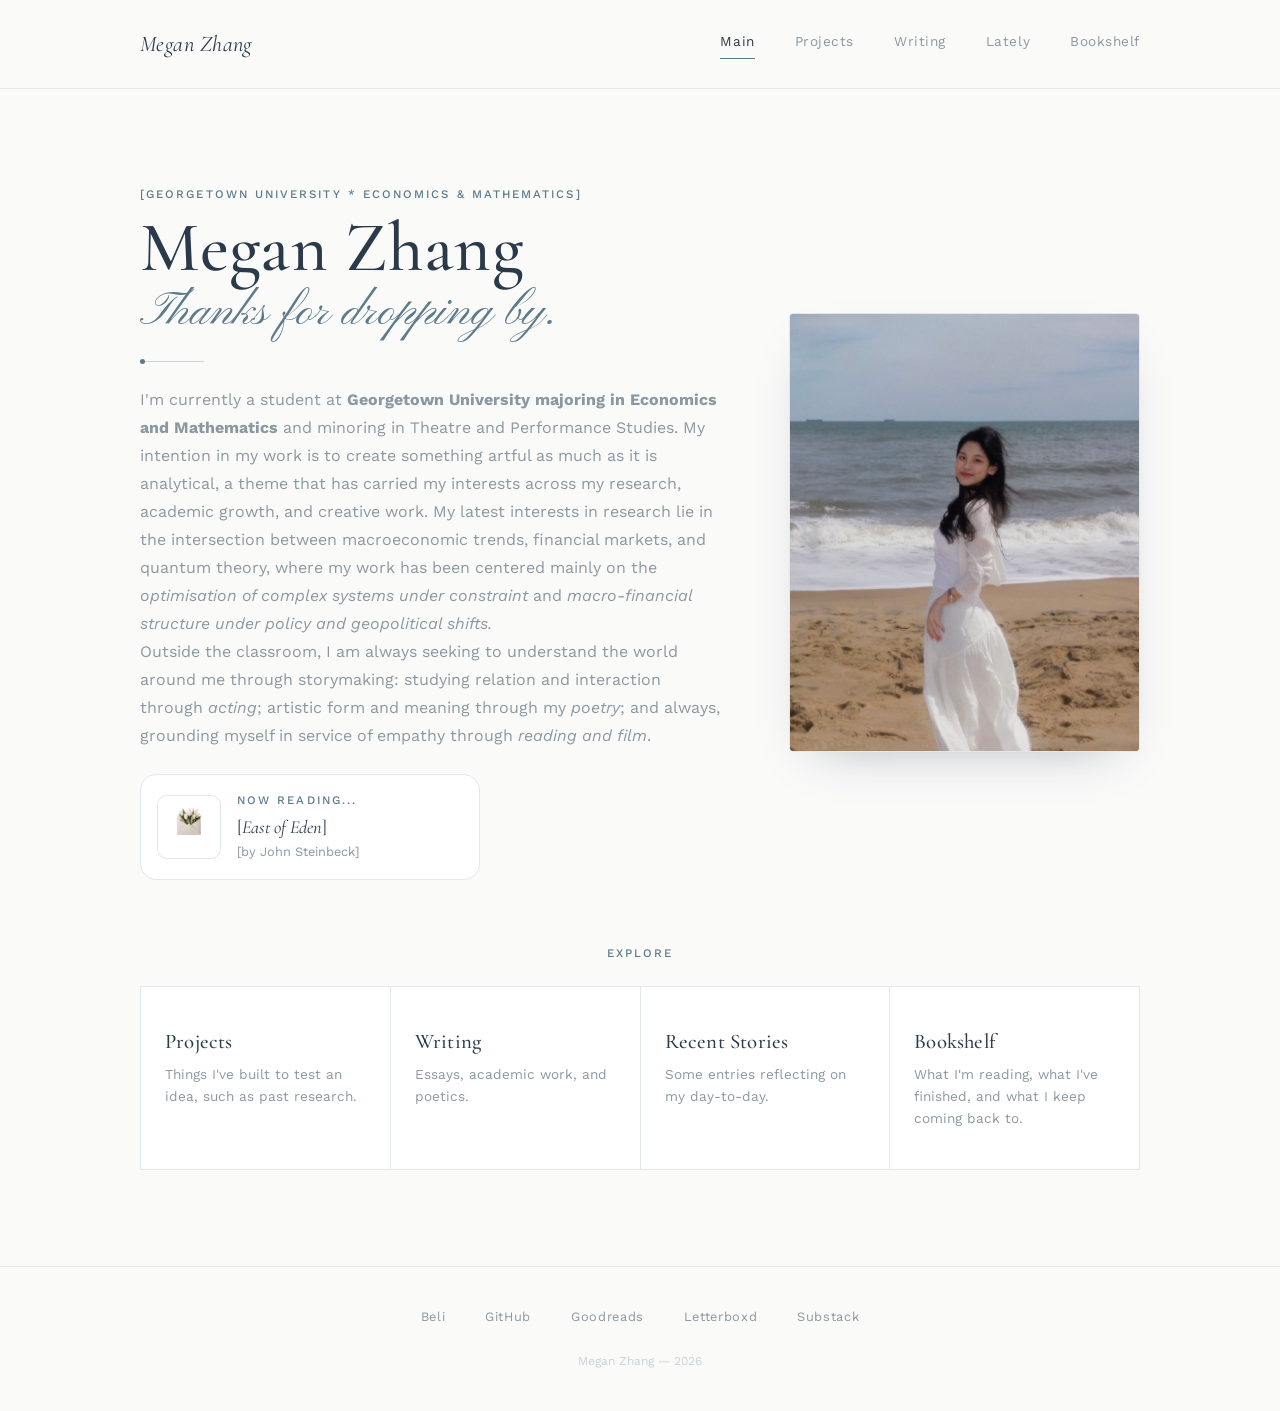
==== commit db1f7526: "Add files via upload" ====
--- a/index.html
+++ b/index.html
@@ -35,7 +35,6 @@
 
 <!-- ===================== HERO ===================== -->
 <header class="hero">
-  <img class="hero-graphic" src="assets/img/flow-hero.svg" alt="" aria-hidden="true">
   <div class="wrap hero-grid">
     <div class="hero-copy reveal">
       <p class="eyebrow">[Georgetown University * Economics & Mathematics]</p>
--- a/assets/css/index.css
+++ b/assets/css/index.css
@@ -5,69 +5,6 @@
   position: relative;
   padding: var(--space-6) 0 var(--space-5);
   overflow: hidden;
-}
-
-/* the signature flower, sitting as a translucent backdrop top-right,
-   folded shut on load and blooming open as the page is scrolled */
-.hero-flower-wrap {
-  position: absolute;
-  top: -60px;
-  right: -100px;
-  width: 720px;
-  max-width: 70%;
-  opacity: 0.55;
-  mix-blend-mode: multiply;
-  -webkit-mask-image: linear-gradient(to left, #000 55%, transparent 100%);
-  mask-image: linear-gradient(to left, #000 55%, transparent 100%);
-  pointer-events: none;
-  z-index: 0;
-  /* driven by JS scroll handler in main.js, 0 = closed bud, 1 = fully open */
-  --bloom: 0;
-}
-.hero-flower { width: 100%; height: auto; display: block; }
-
-.flower-pulse {
-  transform-origin: 300px 300px;
-  animation: flower-breathe 9s ease-in-out infinite;
-}
-@keyframes flower-breathe {
-  0%, 100% { transform: scale(1); }
-  50%      { transform: scale(1.018); }
-}
-
-.petal {
-  transform-origin: 300px 300px;
-  transform: rotate(var(--angle)) translateY(calc(-1px * var(--bloom, 0) * 14)) scale(calc(0.38 + var(--bloom, 0) * 0.62));
-  opacity: calc(0.18 + var(--bloom, 0) * 0.72);
-  transition: transform 1.1s var(--ease), opacity 1.1s var(--ease);
-  transition-delay: var(--delay, 0s);
-}
-.petal use {
-  fill: rgba(92, 122, 138, 0.16);
-  stroke: var(--steel);
-  stroke-width: 1.1;
-}
-.petal.inner use { fill: rgba(139, 152, 160, 0.16); }
-
-.flower-center {
-  fill: var(--wash);
-  stroke: var(--steel);
-  stroke-width: 1.1;
-  opacity: calc(0.4 + var(--bloom, 0) * 0.5);
-  transition: opacity 1.1s var(--ease);
-}
-.flower-stamens line {
-  stroke: var(--steel);
-  stroke-width: 1;
-  stroke-linecap: round;
-  opacity: calc(var(--bloom, 0) * 0.6);
-  transition: opacity 1.1s var(--ease) 0.3s;
-}
-
-@media (prefers-reduced-motion: reduce) {
-  .flower-pulse { animation: none; }
-  .petal { transition: none; }
-  .hero-flower-wrap { --bloom: 1; }
 }
 
 .hero-grid {
@@ -90,7 +27,6 @@
 @media (max-width: 860px) {
   .hero-grid { grid-template-columns: 1fr; gap: var(--space-4); }
   .hero-portrait { max-width: 320px; }
-  .hero-flower-wrap { width: 560px; opacity: 0.45; top: -20px; right: -120px; }
 }
 
 /* ---- about ---- */
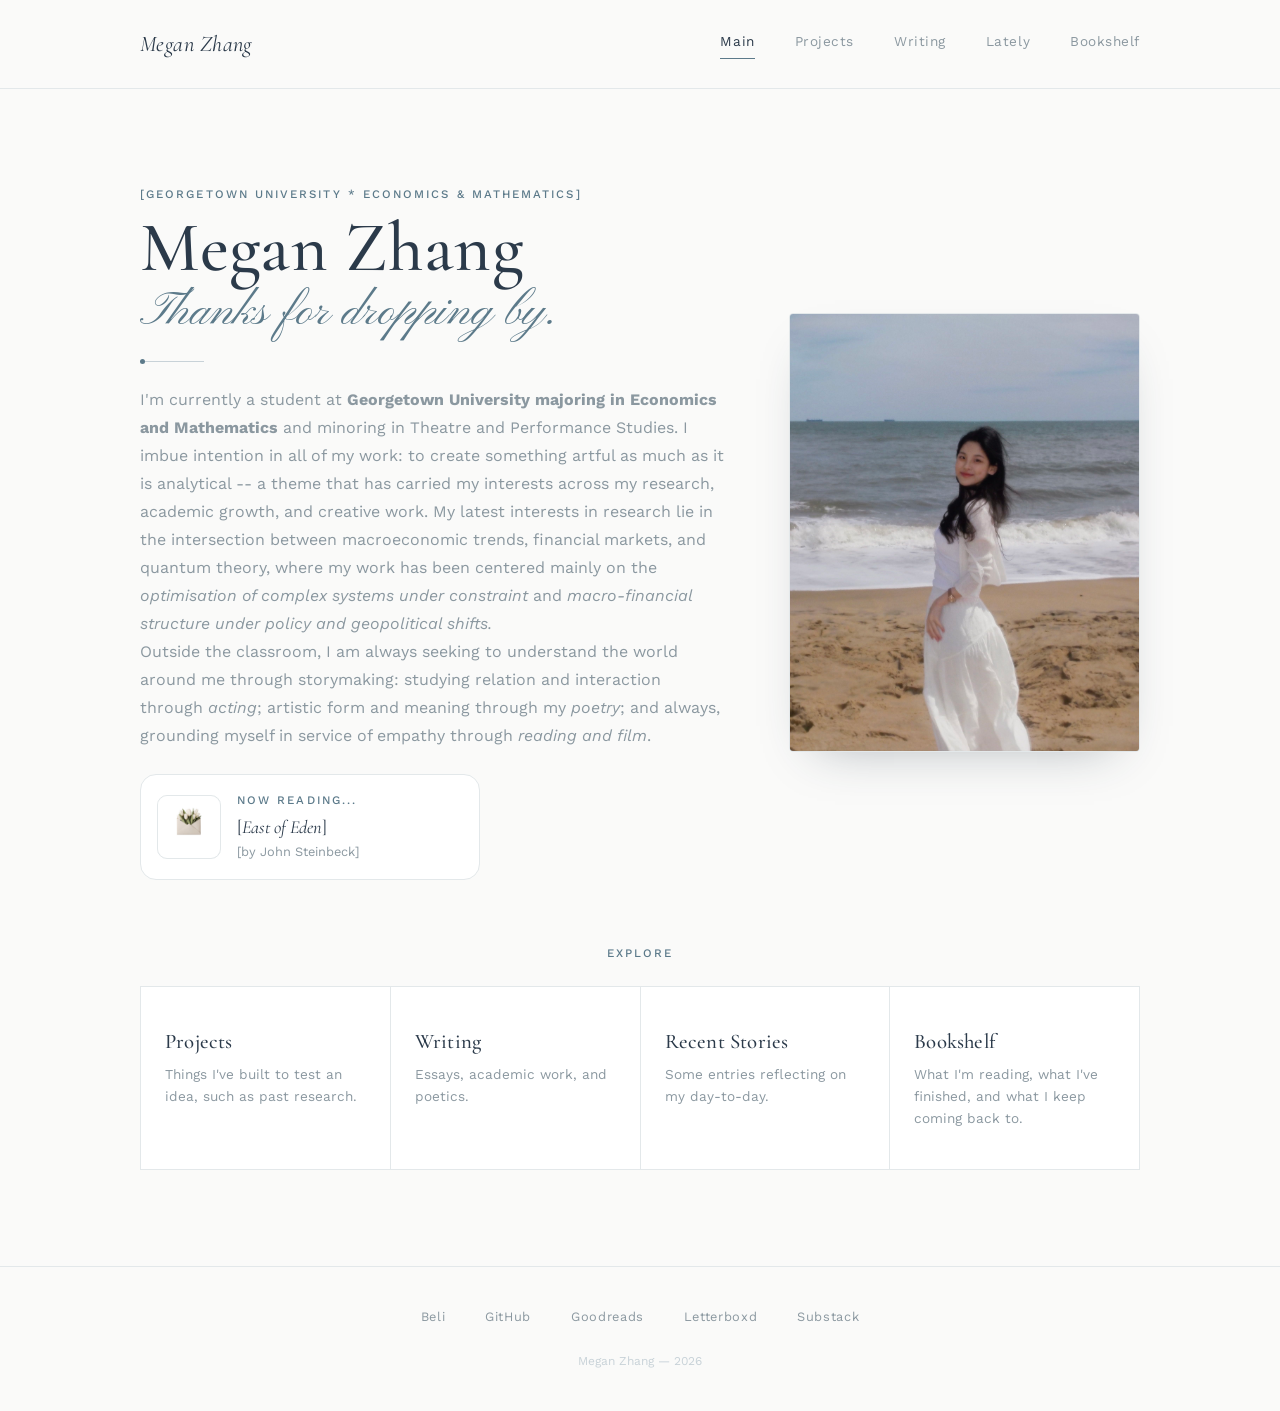
==== commit 49a4c8e5: "Update index.html" ====
--- a/index.html
+++ b/index.html
@@ -43,8 +43,8 @@
       <div class="breathing-rule short"></div>
       <p class="body-text muted">
         I'm currently a student at <b>Georgetown University majoring in Economics and Mathematics</b> and 
-        minoring in Theatre and Performance Studies. My intention in my work is to create 
-        something artful as much as it is analytical, a theme that has carried my interests across my research, academic growth, and creative work.
+        minoring in Theatre and Performance Studies. I imbue intention in all of my work: to create 
+        something artful as much as it is analytical -- a theme that has carried my interests across my research, academic growth, and creative work.
         My latest interests in research lie in the intersection between macroeconomic trends, financial markets, and 
         quantum theory, where my work has been centered mainly on the <i>optimisation of complex systems under constraint</i> and <i>macro-financial structure
         under policy and geopolitical shifts.</i>       
